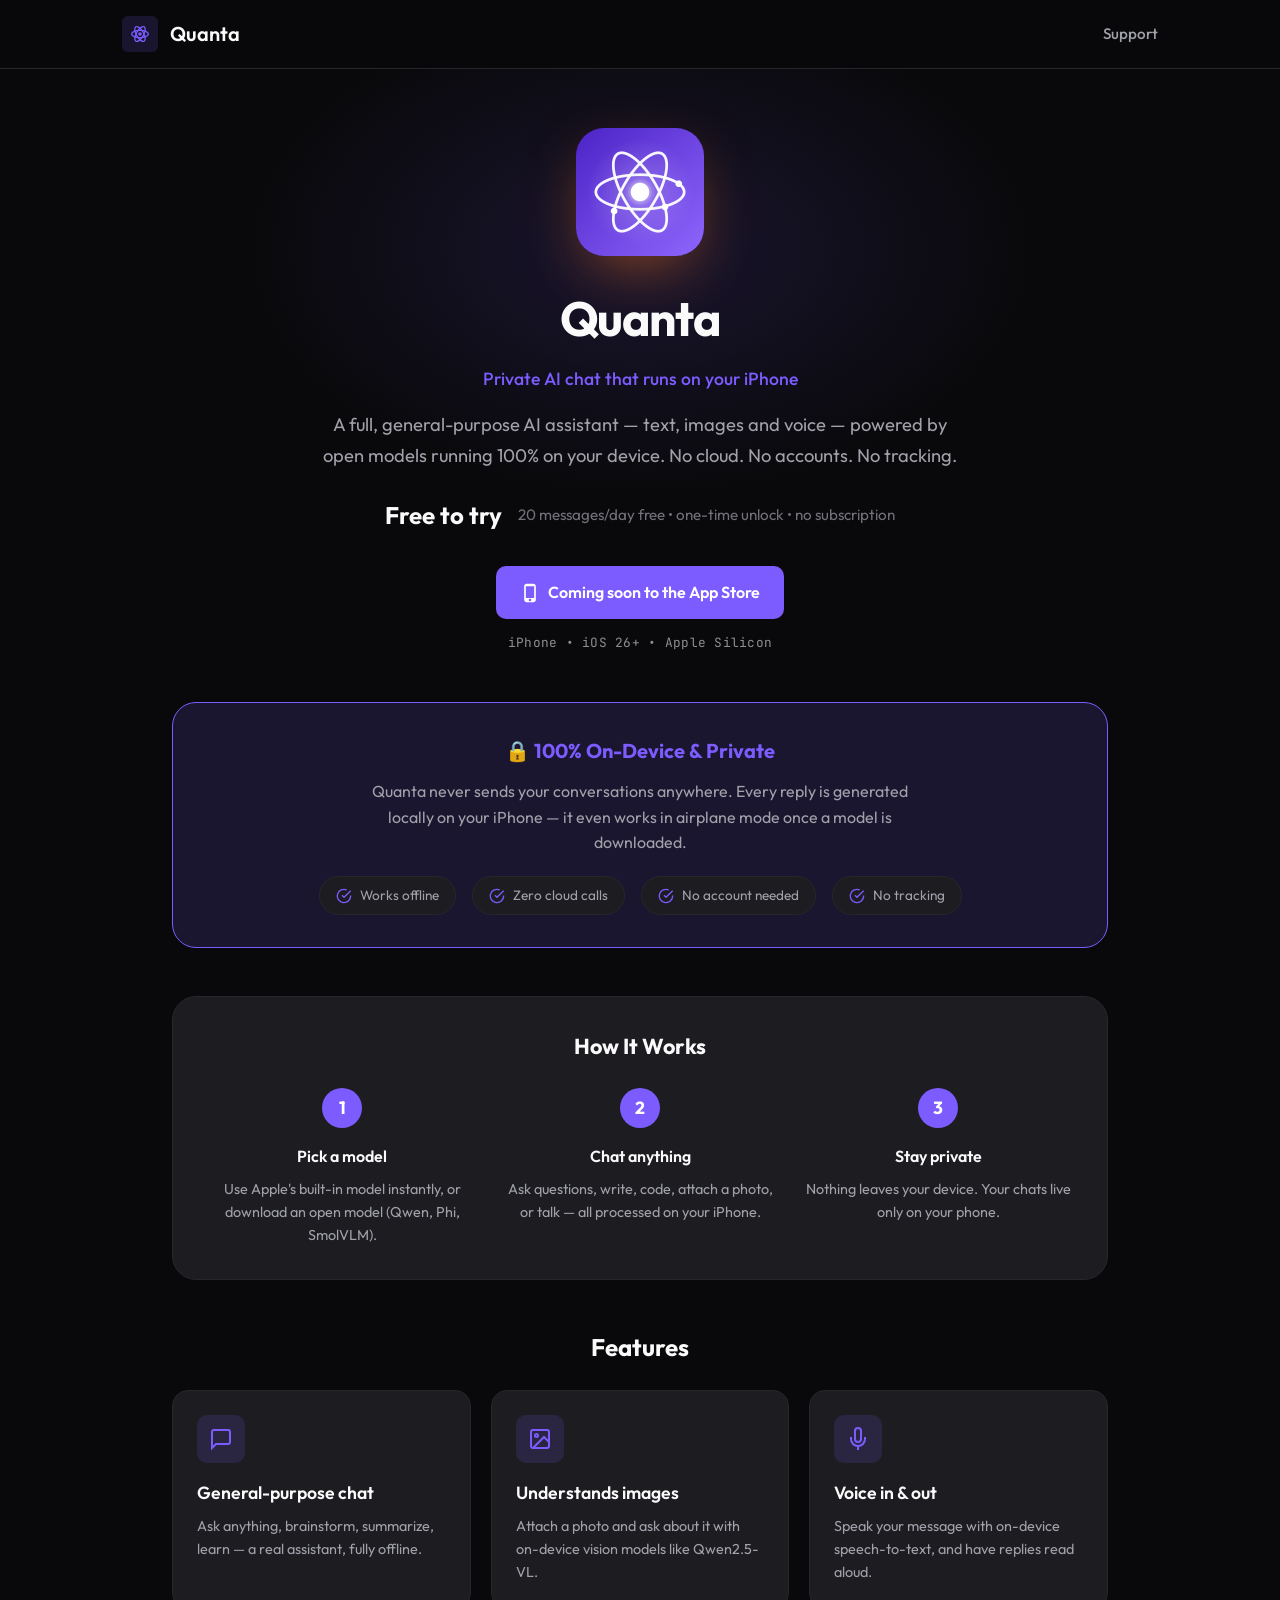
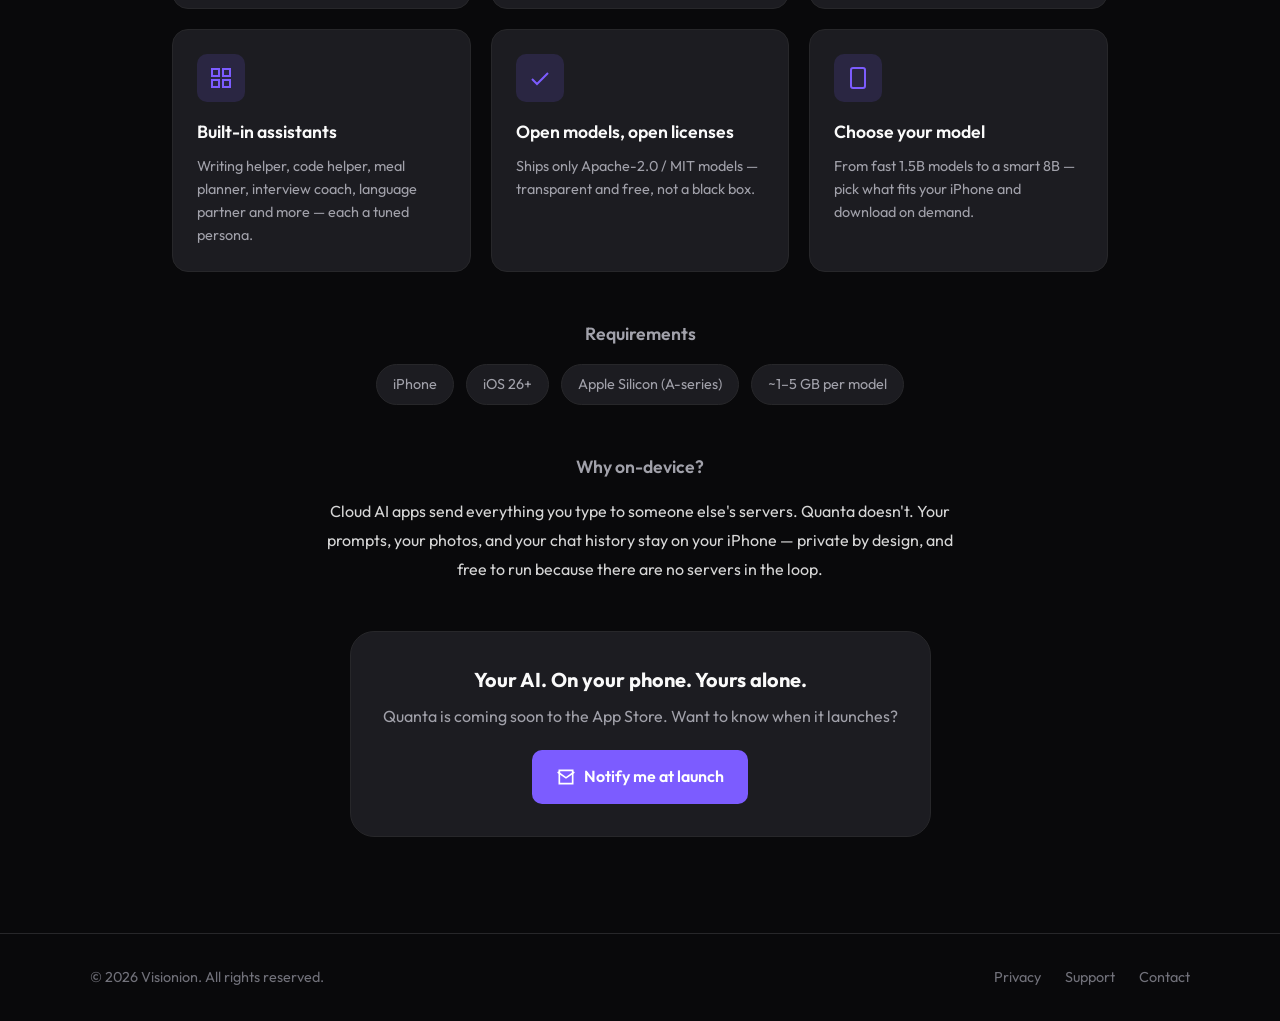
==== index.html @ 464aeccc "feat: Quanta landing site (violet theme, privacy + support, og-image)" ====
<!DOCTYPE html>
<html lang="en">
<head>
  <meta charset="UTF-8" />
  <meta name="viewport" content="width=device-width, initial-scale=1" />
  <meta name="theme-color" content="#7c5cff" />
  <title>Quanta — Private On-Device AI Chat for iPhone</title>
  <meta name="description" content="Quanta is a private, general-purpose AI chat that runs entirely on your iPhone. Open models, image understanding, voice — no cloud, no accounts, no tracking." />
  <meta name="keywords" content="local llm iphone, on-device ai chat, private chatgpt alternative, offline ai, mlx ios, apple intelligence chat, open source models" />

  <link rel="canonical" href="https://quanta.visionion.dev/" />

  <!-- Open Graph -->
  <meta property="og:title" content="Quanta — Private On-Device AI Chat for iPhone" />
  <meta property="og:description" content="A full AI chat that runs 100% on your iPhone. Open models, vision, voice. No cloud, ever." />
  <meta property="og:type" content="website" />
  <meta property="og:url" content="https://quanta.visionion.dev/" />
  <meta property="og:image" content="https://quanta.visionion.dev/og-image.png" />

  <!-- Twitter Card -->
  <meta name="twitter:card" content="summary_large_image" />
  <meta name="twitter:title" content="Quanta — Private On-Device AI Chat for iPhone" />
  <meta name="twitter:description" content="A full AI chat that runs 100% on your iPhone. Open models, vision, voice. No cloud, ever." />
  <meta name="twitter:image" content="https://quanta.visionion.dev/og-image.png" />

  <!-- JSON-LD: SoftwareApplication -->
  <script type="application/ld+json">
  {
    "@context": "https://schema.org",
    "@type": "MobileApplication",
    "name": "Quanta",
    "applicationCategory": "ProductivityApplication",
    "operatingSystem": "iOS 26+",
    "description": "Private, general-purpose AI chat that runs entirely on iPhone using open on-device models. Image understanding, voice input and spoken replies. No cloud.",
    "url": "https://quanta.visionion.dev/",
    "offers": { "@type": "Offer", "price": "0", "priceCurrency": "USD", "description": "Free with 20 messages/day; one-time unlock for unlimited" },
    "publisher": { "@type": "Organization", "name": "Visionion", "url": "https://visionion.dev" }
  }
  </script>

  <link rel="icon" type="image/png" href="/icon.png">
  <link rel="apple-touch-icon" href="/apple-touch-icon.png">

  <link rel="preconnect" href="https://fonts.googleapis.com">
  <link rel="preconnect" href="https://fonts.gstatic.com" crossorigin>
  <link href="https://fonts.googleapis.com/css2?family=Outfit:wght@300;400;500;600;700&family=JetBrains+Mono:wght@400;500&display=swap" rel="stylesheet">

  <link rel="stylesheet" href="styles.css" />
</head>
<body>
  <nav class="nav">
    <div class="nav-container">
      <a href="/" class="nav-logo">
        <span class="logo-icon">
          <svg viewBox="0 0 24 24" fill="none" stroke="currentColor" stroke-width="1.6">
            <circle cx="12" cy="12" r="2.2" fill="currentColor" stroke="none"/>
            <ellipse cx="12" cy="12" rx="10" ry="4.3"/>
            <ellipse cx="12" cy="12" rx="10" ry="4.3" transform="rotate(60 12 12)"/>
            <ellipse cx="12" cy="12" rx="10" ry="4.3" transform="rotate(120 12 12)"/>
          </svg>
        </span>
        <span class="logo-text">Quanta</span>
      </a>
      <div class="nav-right">
        <a href="/support.html" class="nav-link">Support</a>
      </div>
    </div>
  </nav>

  <main>
    <section class="hero">
      <div class="hero-glow"></div>
      <div class="hero-content">
        <img src="/icon.png" alt="Quanta app icon" class="hero-app-icon" width="128" height="128" />
        <h1 class="hero-title">Quanta</h1>
        <p class="hero-tagline">Private AI chat that runs on your iPhone</p>
        <p class="hero-subtitle">
          A full, general-purpose AI assistant — text, images and voice — powered by open
          models running 100% on your device. No cloud. No accounts. No tracking.
        </p>
        <div class="hero-price">
          <span class="price-tag">Free to try</span>
          <span class="price-note">20 messages/day free • one-time unlock • no subscription</span>
        </div>
        <div class="hero-cta">
          <a href="#" class="btn btn-primary" aria-disabled="true">
            <svg viewBox="0 0 24 24" fill="currentColor" width="18" height="18"><path d="M16 1H8C6.34 1 5 2.34 5 4v16c0 1.66 1.34 3 3 3h8c1.66 0 3-1.34 3-3V4c0-1.66-1.34-3-3-3zm-4 21c-.83 0-1.5-.67-1.5-1.5S11.17 19 12 19s1.5.67 1.5 1.5S12.83 22 12 22zm5-4H7V4h10v14z"/></svg>
            Coming soon to the App Store
          </a>
        </div>
        <p class="hero-meta">iPhone • iOS 26+ • Apple Silicon</p>
      </div>
    </section>

    <div class="main-content">
      <section class="privacy-banner">
        <h2>🔒 100% On-Device &amp; Private</h2>
        <p>Quanta never sends your conversations anywhere. Every reply is generated locally on your iPhone — it even works in airplane mode once a model is downloaded.</p>
        <div class="privacy-highlights">
          <span class="privacy-badge"><svg viewBox="0 0 24 24" fill="none" stroke="currentColor" stroke-width="2"><path d="M22 11.08V12a10 10 0 11-5.93-9.14"/><polyline points="22,4 12,14.01 9,11.01"/></svg>Works offline</span>
          <span class="privacy-badge"><svg viewBox="0 0 24 24" fill="none" stroke="currentColor" stroke-width="2"><path d="M22 11.08V12a10 10 0 11-5.93-9.14"/><polyline points="22,4 12,14.01 9,11.01"/></svg>Zero cloud calls</span>
          <span class="privacy-badge"><svg viewBox="0 0 24 24" fill="none" stroke="currentColor" stroke-width="2"><path d="M22 11.08V12a10 10 0 11-5.93-9.14"/><polyline points="22,4 12,14.01 9,11.01"/></svg>No account needed</span>
          <span class="privacy-badge"><svg viewBox="0 0 24 24" fill="none" stroke="currentColor" stroke-width="2"><path d="M22 11.08V12a10 10 0 11-5.93-9.14"/><polyline points="22,4 12,14.01 9,11.01"/></svg>No tracking</span>
        </div>
      </section>

      <section class="how-section">
        <div class="how-card">
          <h2>How It Works</h2>
          <div class="how-steps">
            <div class="how-step">
              <div class="step-number">1</div>
              <h3>Pick a model</h3>
              <p>Use Apple's built-in model instantly, or download an open model (Qwen, Phi, SmolVLM).</p>
            </div>
            <div class="how-step">
              <div class="step-number">2</div>
              <h3>Chat anything</h3>
              <p>Ask questions, write, code, attach a photo, or talk — all processed on your iPhone.</p>
            </div>
            <div class="how-step">
              <div class="step-number">3</div>
              <h3>Stay private</h3>
              <p>Nothing leaves your device. Your chats live only on your phone.</p>
            </div>
          </div>
        </div>
      </section>

      <section class="features-section">
        <h2 class="features-title">Features</h2>
        <div class="features-grid">
          <div class="feature-card">
            <div class="feature-icon"><svg viewBox="0 0 24 24" fill="none" stroke="currentColor" stroke-width="2"><path d="M21 15a2 2 0 01-2 2H7l-4 4V5a2 2 0 012-2h14a2 2 0 012 2z"/></svg></div>
            <h3>General-purpose chat</h3>
            <p>Ask anything, brainstorm, summarize, learn — a real assistant, fully offline.</p>
          </div>
          <div class="feature-card">
            <div class="feature-icon"><svg viewBox="0 0 24 24" fill="none" stroke="currentColor" stroke-width="2"><rect x="3" y="3" width="18" height="18" rx="2"/><circle cx="8.5" cy="8.5" r="1.5"/><path d="M21 15l-5-5L5 21"/></svg></div>
            <h3>Understands images</h3>
            <p>Attach a photo and ask about it with on-device vision models like Qwen2.5-VL.</p>
          </div>
          <div class="feature-card">
            <div class="feature-icon"><svg viewBox="0 0 24 24" fill="none" stroke="currentColor" stroke-width="2"><path d="M12 1a3 3 0 00-3 3v8a3 3 0 006 0V4a3 3 0 00-3-3z"/><path d="M19 10v2a7 7 0 01-14 0v-2"/><line x1="12" y1="19" x2="12" y2="23"/></svg></div>
            <h3>Voice in &amp; out</h3>
            <p>Speak your message with on-device speech-to-text, and have replies read aloud.</p>
          </div>
          <div class="feature-card">
            <div class="feature-icon"><svg viewBox="0 0 24 24" fill="none" stroke="currentColor" stroke-width="2"><rect x="3" y="3" width="7" height="7"/><rect x="14" y="3" width="7" height="7"/><rect x="14" y="14" width="7" height="7"/><rect x="3" y="14" width="7" height="7"/></svg></div>
            <h3>Built-in assistants</h3>
            <p>Writing helper, code helper, meal planner, interview coach, language partner and more — each a tuned persona.</p>
          </div>
          <div class="feature-card">
            <div class="feature-icon"><svg viewBox="0 0 24 24" fill="none" stroke="currentColor" stroke-width="2"><path d="M20 7L9 18l-5-5"/></svg></div>
            <h3>Open models, open licenses</h3>
            <p>Ships only Apache-2.0 / MIT models — transparent and free, not a black box.</p>
          </div>
          <div class="feature-card">
            <div class="feature-icon"><svg viewBox="0 0 24 24" fill="none" stroke="currentColor" stroke-width="2"><rect x="5" y="2" width="14" height="20" rx="2"/><line x1="12" y1="18" x2="12" y2="18"/></svg></div>
            <h3>Choose your model</h3>
            <p>From fast 1.5B models to a smart 8B — pick what fits your iPhone and download on demand.</p>
          </div>
        </div>
      </section>

      <section class="requirements-section">
        <h2>Requirements</h2>
        <div class="requirements-list">
          <span class="requirement-tag">iPhone</span>
          <span class="requirement-tag">iOS 26+</span>
          <span class="requirement-tag">Apple Silicon (A-series)</span>
          <span class="requirement-tag">~1–5 GB per model</span>
        </div>
      </section>

      <section class="requirements-section">
        <h2>Why on-device?</h2>
        <p style="max-width:640px;margin:0 auto;opacity:.85;line-height:1.8">
          Cloud AI apps send everything you type to someone else's servers. Quanta doesn't.
          Your prompts, your photos, and your chat history stay on your iPhone — private by
          design, and free to run because there are no servers in the loop.
        </p>
      </section>

      <section class="cta-section">
        <div class="cta-card">
          <h3>Your AI. On your phone. Yours alone.</h3>
          <p>Quanta is coming soon to the App Store. Want to know when it launches?</p>
          <a href="mailto:info@visionion.dev?subject=Quanta%20launch" class="btn btn-primary">
            <svg viewBox="0 0 24 24" fill="none" stroke="currentColor" stroke-width="2" width="18" height="18"><path d="M4 4h16v16H4z" fill="none"/><path d="M22 6l-10 7L2 6"/></svg>
            Notify me at launch
          </a>
        </div>
      </section>
    </div>
  </main>

  <footer class="footer">
    <div class="footer-container">
      <p class="footer-copy">© <span id="year"></span> Visionion. All rights reserved.</p>
      <div class="footer-links">
        <a href="/privacy.html">Privacy</a>
        <a href="/support.html">Support</a>
        <a href="https://visionion.dev/contact-us.html">Contact</a>
      </div>
    </div>
  </footer>

  <script>
    const y = document.getElementById('year');
    if (y) { y.textContent = new Date().getFullYear(); }
  </script>
</body>
</html>
---- styles.css ----
:root {
  --bg-primary: #09090b;
  --bg-secondary: #18181b;
  --bg-card: #1c1c21;
  --bg-elevated: #27272a;
  
  --text-primary: #fafafa;
  --text-secondary: #a1a1aa;
  --text-muted: #71717a;
  
  --border-color: #27272a;
  --border-subtle: #3f3f46;
  
  --accent: #7c5cff; /* Quantum violet */
  --accent-hover: #6a47f5;
  --accent-dim: rgba(124, 92, 255, 0.15);
  --accent-glow: rgba(124, 92, 255, 0.3);
  
  --radius-sm: 6px;
  --radius-md: 10px;
  --radius-lg: 16px;
  --radius-xl: 24px;
  
  --font-sans: 'Outfit', -apple-system, BlinkMacSystemFont, system-ui, sans-serif;
  --font-mono: 'JetBrains Mono', monospace;
}

* {
  box-sizing: border-box;
  margin: 0;
  padding: 0;
}

html {
  scroll-behavior: smooth;
}

body {
  font-family: var(--font-sans);
  background: var(--bg-primary);
  color: var(--text-primary);
  line-height: 1.6;
  min-height: 100vh;
  -webkit-font-smoothing: antialiased;
  -moz-osx-font-smoothing: grayscale;
}

/* Navigation */
.nav {
  position: fixed;
  top: 0;
  left: 0;
  right: 0;
  z-index: 100;
  background: rgba(9, 9, 11, 0.85);
  backdrop-filter: blur(12px);
  border-bottom: 1px solid var(--border-color);
}

.nav-container {
  max-width: 1100px;
  margin: 0 auto;
  padding: 1rem 2rem;
  display: flex;
  align-items: center;
  justify-content: space-between;
}

.nav-logo {
  display: flex;
  align-items: center;
  gap: 0.75rem;
  text-decoration: none;
  color: var(--text-primary);
  font-weight: 600;
  font-size: 1.25rem;
}

.logo-icon {
  width: 36px;
  height: 36px;
  background: var(--accent-dim);
  border-radius: var(--radius-sm);
  display: flex;
  align-items: center;
  justify-content: center;
  color: var(--accent);
}

.logo-icon svg {
  width: 20px;
  height: 20px;
}

.nav-right {
  display: flex;
  align-items: center;
  gap: 1.5rem;
}

.nav-link {
  color: var(--text-secondary);
  text-decoration: none;
  font-weight: 500;
  font-size: 0.95rem;
  transition: color 0.2s ease;
}

.nav-link:hover {
  color: var(--text-primary);
}

/* Hero Section */
.hero {
  padding: 8rem 2rem 3rem;
  text-align: center;
  position: relative;
  overflow: hidden;
}

.hero-glow {
  position: absolute;
  top: 0;
  left: 50%;
  transform: translateX(-50%);
  width: 800px;
  height: 500px;
  background: radial-gradient(ellipse at center, var(--accent-dim) 0%, transparent 70%);
  pointer-events: none;
}

.hero-content {
  position: relative;
  z-index: 1;
  max-width: 640px;
  margin: 0 auto;
}

.hero-icon {
  width: 80px;
  height: 80px;
  margin: 0 auto 1.5rem;
  background: var(--accent-dim);
  border-radius: var(--radius-xl);
  display: flex;
  align-items: center;
  justify-content: center;
  color: var(--accent);
}

.hero-icon svg {
  width: 40px;
  height: 40px;
}

.hero-title {
  font-size: clamp(2rem, 5vw, 3rem);
  font-weight: 700;
  letter-spacing: -0.03em;
  margin-bottom: 0.5rem;
}

.hero-tagline {
  font-size: 1.1rem;
  color: var(--accent);
  font-weight: 500;
  margin-bottom: 1rem;
}

.hero-subtitle {
  font-size: 1.15rem;
  color: var(--text-secondary);
  line-height: 1.7;
}

.hero-price {
  margin-top: 1.5rem;
  display: flex;
  align-items: center;
  justify-content: center;
  gap: 1rem;
  flex-wrap: wrap;
}

.price-tag {
  font-size: 1.5rem;
  font-weight: 700;
  color: var(--text-primary);
}

.price-note {
  font-size: 0.95rem;
  color: var(--text-muted);
}

.hero-cta {
  margin-top: 2rem;
  display: flex;
  flex-wrap: wrap;
  justify-content: center;
  gap: 1rem;
}

/* Main Content */
.main-content {
  max-width: 1000px;
  margin: 0 auto;
  padding: 0 2rem 4rem;
}

/* Privacy Banner */
.privacy-banner {
  background: var(--accent-dim);
  border: 1px solid var(--accent);
  border-radius: var(--radius-xl);
  padding: 2rem;
  text-align: center;
  margin-bottom: 3rem;
}

.privacy-banner h2 {
  font-size: 1.25rem;
  font-weight: 700;
  margin-bottom: 0.75rem;
  color: var(--accent);
}

.privacy-banner p {
  color: var(--text-secondary);
  max-width: 540px;
  margin: 0 auto;
}

.privacy-highlights {
  display: flex;
  flex-wrap: wrap;
  justify-content: center;
  gap: 1rem;
  margin-top: 1.25rem;
}

.privacy-badge {
  display: inline-flex;
  align-items: center;
  gap: 0.5rem;
  background: var(--bg-card);
  border: 1px solid var(--border-color);
  padding: 0.5rem 1rem;
  border-radius: 100px;
  font-size: 0.85rem;
  color: var(--text-secondary);
}

.privacy-badge svg {
  width: 16px;
  height: 16px;
  color: var(--accent);
}

/* Features Section */
.features-section {
  margin-bottom: 3rem;
}

.features-title {
  font-size: 1.5rem;
  font-weight: 700;
  margin-bottom: 1.5rem;
  text-align: center;
}

.features-grid {
  display: grid;
  grid-template-columns: repeat(auto-fit, minmax(220px, 1fr));
  gap: 1.25rem;
}

.feature-card {
  background: var(--bg-card);
  border: 1px solid var(--border-color);
  border-radius: var(--radius-lg);
  padding: 1.5rem;
  transition: all 0.2s ease;
}

.feature-card:hover {
  border-color: var(--border-subtle);
  transform: translateY(-2px);
}

.feature-icon {
  width: 48px;
  height: 48px;
  background: var(--accent-dim);
  border-radius: var(--radius-md);
  display: flex;
  align-items: center;
  justify-content: center;
  color: var(--accent);
  margin-bottom: 1rem;
}

.feature-icon svg {
  width: 24px;
  height: 24px;
}

.feature-card h3 {
  font-size: 1.1rem;
  font-weight: 600;
  margin-bottom: 0.5rem;
}

.feature-card p {
  font-size: 0.9rem;
  color: var(--text-secondary);
  line-height: 1.6;
}

/* How It Works Section */
.how-section {
  margin-bottom: 3rem;
}

.how-card {
  background: var(--bg-card);
  border: 1px solid var(--border-color);
  border-radius: var(--radius-xl);
  padding: 2rem;
}

.how-card h2 {
  font-size: 1.35rem;
  font-weight: 700;
  margin-bottom: 1.5rem;
  text-align: center;
}

.how-steps {
  display: grid;
  grid-template-columns: repeat(auto-fit, minmax(200px, 1fr));
  gap: 1.5rem;
}

.how-step {
  text-align: center;
}

.step-number {
  width: 40px;
  height: 40px;
  margin: 0 auto 1rem;
  background: var(--accent);
  color: #fff;
  border-radius: 50%;
  display: flex;
  align-items: center;
  justify-content: center;
  font-weight: 700;
  font-size: 1.1rem;
}

.how-step h3 {
  font-size: 1rem;
  font-weight: 600;
  margin-bottom: 0.5rem;
}

.how-step p {
  font-size: 0.9rem;
  color: var(--text-secondary);
}

/* Models Section */
.models-section {
  margin-bottom: 3rem;
}

.models-card {
  background: var(--bg-card);
  border: 1px solid var(--border-color);
  border-radius: var(--radius-xl);
  padding: 2rem;
}

.models-card h2 {
  font-size: 1.35rem;
  font-weight: 700;
  margin-bottom: 0.5rem;
  text-align: center;
}

.models-card > p {
  color: var(--text-secondary);
  text-align: center;
  margin-bottom: 1.5rem;
}

.models-grid {
  display: grid;
  grid-template-columns: repeat(auto-fit, minmax(180px, 1fr));
  gap: 1rem;
}

.model-item {
  background: var(--bg-elevated);
  border: 1px solid var(--border-subtle);
  border-radius: var(--radius-md);
  padding: 1rem;
  text-align: center;
}

.model-item h4 {
  font-size: 0.95rem;
  font-weight: 600;
  margin-bottom: 0.25rem;
}

.model-item .model-size {
  font-size: 0.8rem;
  color: var(--text-muted);
  margin-bottom: 0.5rem;
}

.model-item .model-desc {
  font-size: 0.85rem;
  color: var(--text-secondary);
}

/* CTA */
.cta-section {
  display: flex;
  justify-content: center;
  margin-bottom: 2rem;
}

.cta-card {
  background: var(--bg-card);
  border: 1px solid var(--border-color);
  border-radius: var(--radius-xl);
  padding: 2rem;
  text-align: center;
  max-width: 620px;
}

.cta-card h3 {
  font-size: 1.25rem;
  font-weight: 700;
  margin-bottom: 0.5rem;
}

.cta-card p {
  color: var(--text-secondary);
  margin-bottom: 1.25rem;
}

/* Requirements */
.requirements-section {
  margin-bottom: 3rem;
  text-align: center;
}

.requirements-section h2 {
  font-size: 1.1rem;
  font-weight: 600;
  margin-bottom: 1rem;
  color: var(--text-secondary);
}

.requirements-list {
  display: flex;
  flex-wrap: wrap;
  justify-content: center;
  gap: 0.75rem;
}

.requirement-tag {
  background: var(--bg-card);
  border: 1px solid var(--border-color);
  padding: 0.5rem 1rem;
  border-radius: 100px;
  font-size: 0.9rem;
  color: var(--text-secondary);
}

/* Buttons */
.btn {
  display: inline-flex;
  align-items: center;
  gap: 0.5rem;
  padding: 0.875rem 1.5rem;
  border-radius: var(--radius-md);
  font-size: 1rem;
  font-weight: 600;
  font-family: var(--font-sans);
  text-decoration: none;
  cursor: pointer;
  transition: all 0.2s ease;
  border: none;
}

.btn-primary {
  background: var(--accent);
  color: #fff;
}

.btn-primary:hover {
  background: var(--accent-hover);
}

.btn-secondary {
  background: var(--bg-elevated);
  color: var(--text-primary);
  border: 1px solid var(--border-subtle);
}

.btn-secondary:hover {
  background: var(--border-subtle);
}

.btn svg {
  width: 20px;
  height: 20px;
}

/* Footer */
.footer {
  border-top: 1px solid var(--border-color);
  padding: 2rem;
}

.footer-container {
  max-width: 1100px;
  margin: 0 auto;
  display: flex;
  align-items: center;
  justify-content: space-between;
  flex-wrap: wrap;
  gap: 1rem;
}

.footer-copy {
  color: var(--text-muted);
  font-size: 0.9rem;
}

.footer-links {
  display: flex;
  gap: 1.5rem;
}

.footer-links a {
  color: var(--text-muted);
  text-decoration: none;
  font-size: 0.9rem;
  transition: color 0.2s ease;
}

.footer-links a:hover {
  color: var(--text-primary);
}

/* Page Content (for Privacy, Support pages) */
.page-container {
  max-width: 720px;
  margin: 0 auto;
  padding: 8rem 2rem 4rem;
}

.page-header {
  margin-bottom: 3rem;
  padding-bottom: 2rem;
  border-bottom: 1px solid var(--border-color);
}

.page-title {
  font-size: clamp(2rem, 5vw, 2.75rem);
  font-weight: 700;
  letter-spacing: -0.02em;
  margin-bottom: 0.5rem;
}

.page-subtitle {
  color: var(--text-muted);
  font-size: 0.95rem;
}

.page-content h2 {
  font-size: 1.35rem;
  font-weight: 600;
  margin-top: 2.5rem;
  margin-bottom: 1rem;
  color: var(--text-primary);
}

.page-content p {
  color: var(--text-secondary);
  line-height: 1.8;
  margin-bottom: 1rem;
}

.page-content ul {
  list-style: none;
  margin: 1rem 0 1.5rem;
  padding-left: 0;
}

.page-content ul li {
  position: relative;
  padding-left: 1.5rem;
  margin-bottom: 0.75rem;
  color: var(--text-secondary);
  line-height: 1.7;
}

.page-content ul li::before {
  content: '';
  position: absolute;
  left: 0;
  top: 0.6rem;
  width: 6px;
  height: 6px;
  background: var(--accent);
  border-radius: 50%;
}

.page-content a {
  color: var(--accent);
  text-decoration: none;
  transition: opacity 0.2s ease;
}

.page-content a:hover {
  opacity: 0.8;
  text-decoration: underline;
}

.page-content strong {
  color: var(--text-primary);
  font-weight: 600;
}

.back-link {
  display: inline-flex;
  align-items: center;
  gap: 0.5rem;
  color: var(--text-muted);
  text-decoration: none;
  font-size: 0.9rem;
  margin-bottom: 2rem;
  transition: color 0.2s ease;
}

.back-link:hover {
  color: var(--text-primary);
}

.back-link svg {
  width: 16px;
  height: 16px;
}

/* Hotkey Display */
.hotkey-display {
  display: inline-flex;
  align-items: center;
  gap: 0.25rem;
  background: var(--bg-elevated);
  padding: 0.5rem 0.75rem;
  border-radius: var(--radius-sm);
  font-family: var(--font-mono);
  font-size: 0.9rem;
  border: 1px solid var(--border-subtle);
}

.hotkey-display kbd {
  background: var(--bg-card);
  padding: 0.15rem 0.4rem;
  border-radius: 4px;
  border: 1px solid var(--border-color);
  font-family: var(--font-mono);
}

/* Responsive */
@media (max-width: 768px) {
  .nav-container {
    padding: 1rem 1.5rem;
  }
  
  .hero {
    padding: 7rem 1.5rem 2rem;
  }
  
  .main-content {
    padding: 0 1.5rem 3rem;
  }
  
  .hero-cta {
    flex-direction: column;
    align-items: center;
  }
  
  .btn {
    width: 100%;
    justify-content: center;
    max-width: 280px;
  }
  
  .privacy-highlights {
    flex-direction: column;
    align-items: center;
  }
  
  .cta-card {
    padding: 1.5rem;
  }
  
  .footer-container {
    flex-direction: column;
    text-align: center;
  }
  
  .footer-links {
    flex-wrap: wrap;
    justify-content: center;
  }
}

@media (max-width: 480px) {
  .hero-title {
    font-size: 1.75rem;
  }
  
  .features-grid {
    grid-template-columns: 1fr;
  }
  
  .how-steps {
    grid-template-columns: 1fr;
  }
  
  .models-grid {
    grid-template-columns: 1fr;
  }
}


/* Free-download meta line */
.hero-meta {
  margin-top: 14px;
  font-family: 'JetBrains Mono', monospace;
  font-size: 0.8rem;
  letter-spacing: 0.02em;
  opacity: 0.55;
}

/* Branded app icon in hero */
.hero-app-icon {
  width: 128px;
  height: 128px;
  border-radius: 28px;
  margin: 0 auto 1.5rem;
  display: block;
  box-shadow: 0 20px 60px -15px rgba(249, 115, 22, 0.55);
}
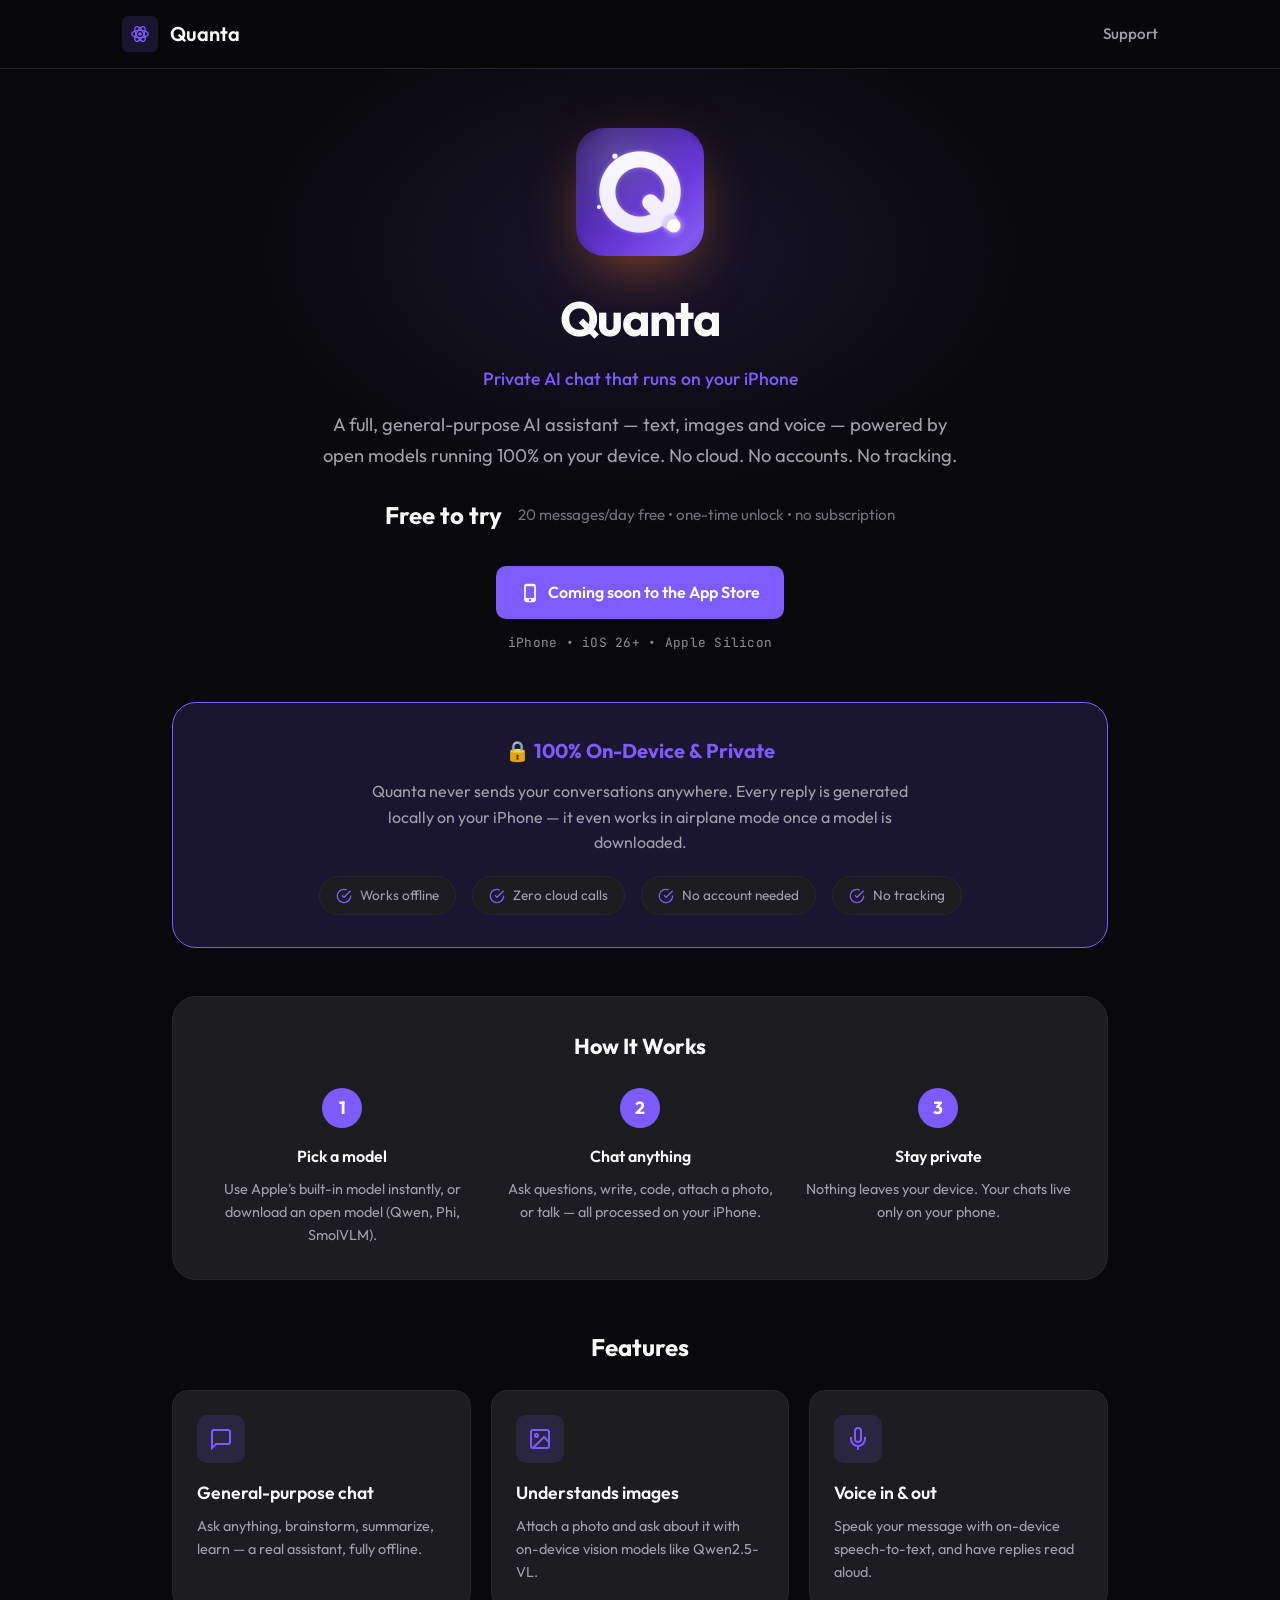
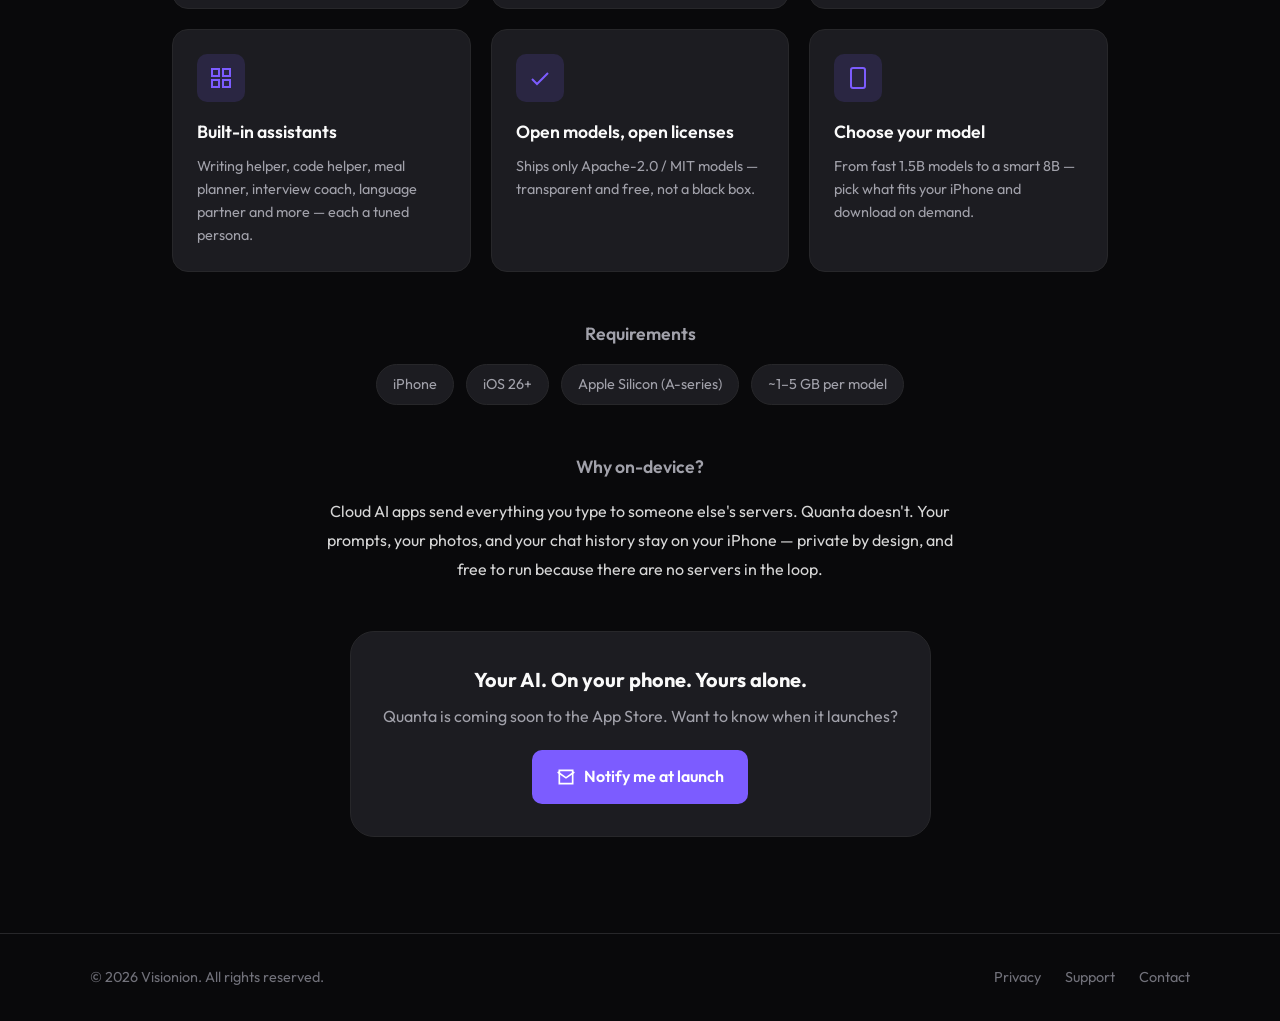
==== commit 36ffb05c: "Add Google Analytics tracking (G-M6JFPRX2WN)" ====
--- a/index.html
+++ b/index.html
@@ -1,6 +1,14 @@
 <!DOCTYPE html>
 <html lang="en">
 <head>
+<script async src="https://www.googletagmanager.com/gtag/js?id=G-M6JFPRX2WN"></script>
+<script>
+  window.dataLayer = window.dataLayer || [];
+  function gtag(){dataLayer.push(arguments);}
+  gtag('js', new Date());
+  gtag('config', 'G-M6JFPRX2WN');
+</script>
+
   <meta charset="UTF-8" />
   <meta name="viewport" content="width=device-width, initial-scale=1" />
   <meta name="theme-color" content="#7c5cff" />
